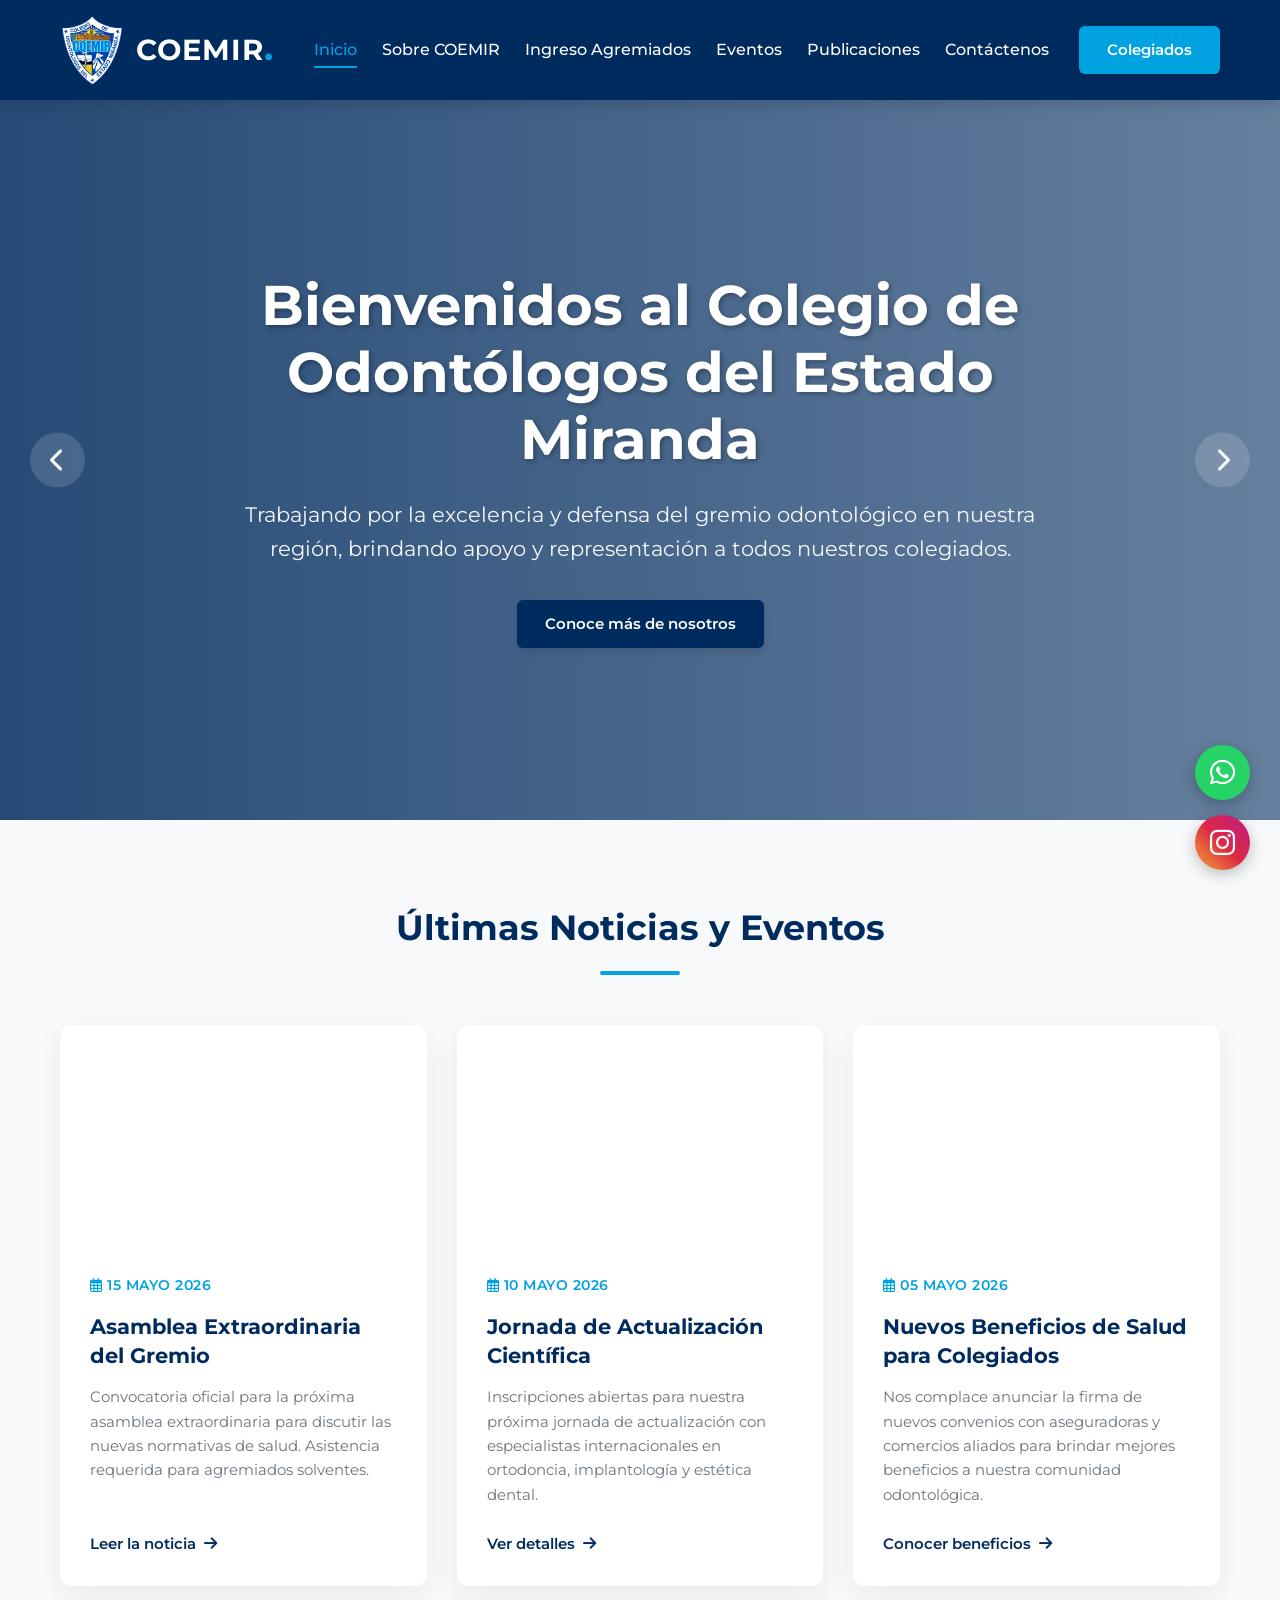
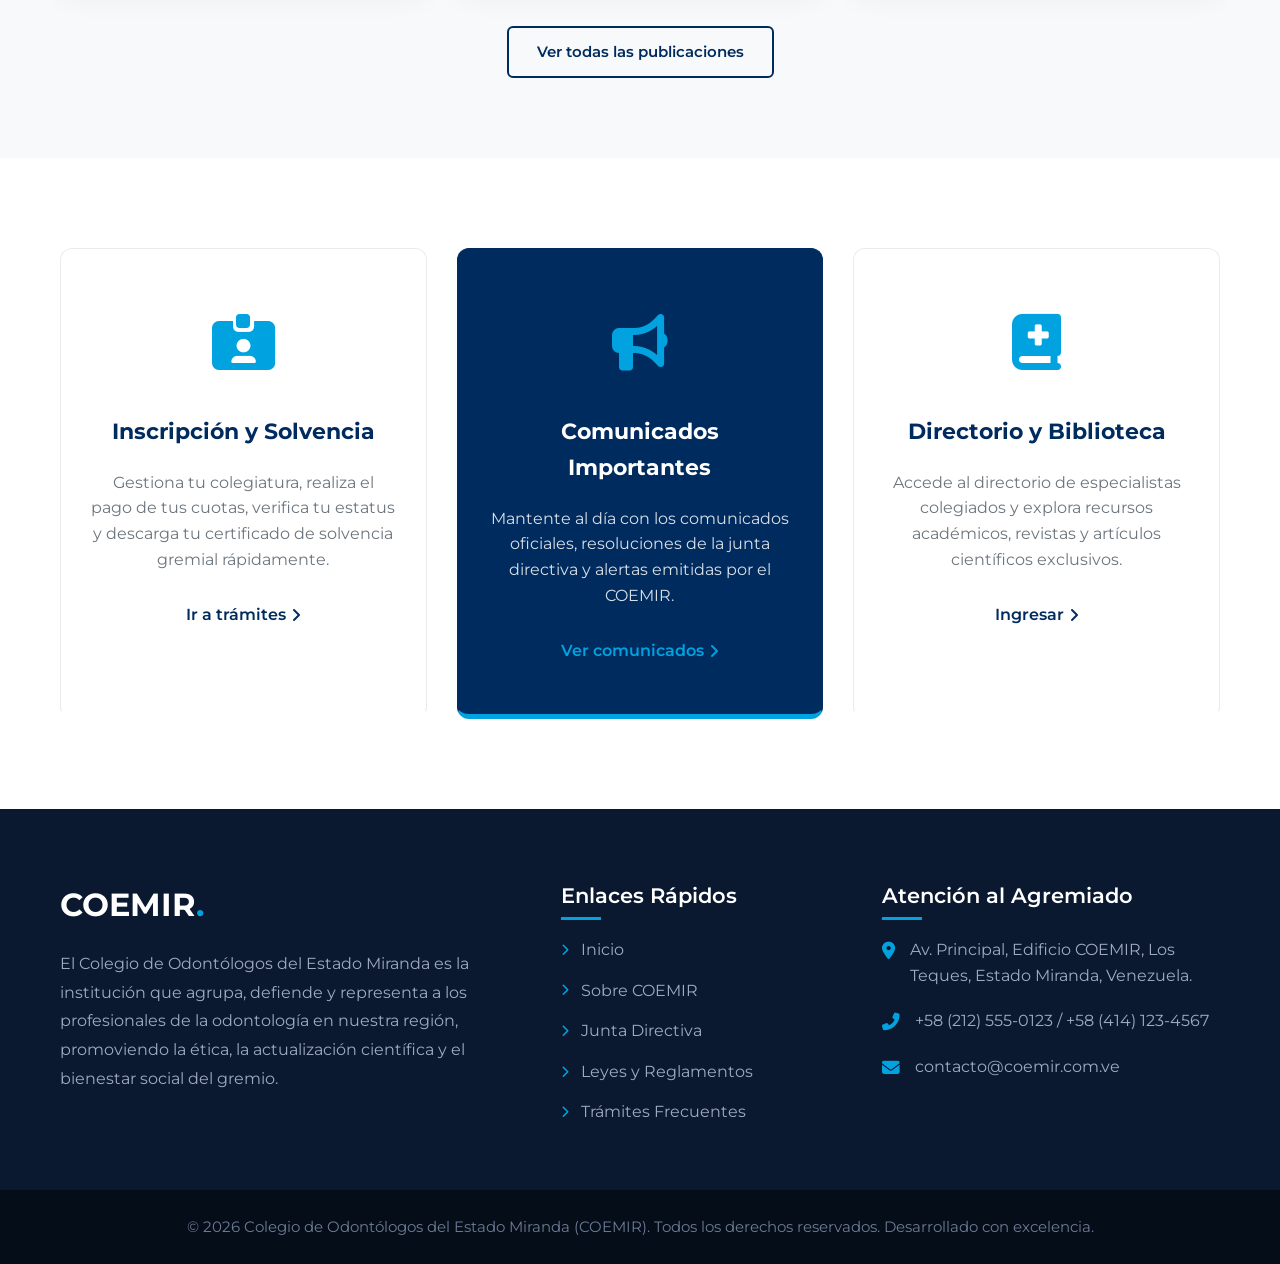
==== index.html @ 99096fc9 "Add files via upload" ====
<!DOCTYPE html>
<html lang="es">

<head>
    <meta charset="UTF-8">
    <meta name="viewport" content="width=device-width, initial-scale=1.0">
    <meta name="description"
        content="Sitio oficial del Colegio de Odontólogos del Estado Miranda (COEMIR). Promoviendo la excelencia y defensa del gremio odontológico.">
    <title>Colegio de Odontólogos del Estado Miranda (COEMIR)</title>
    <!-- Google Fonts: Montserrat -->
    <link rel="preconnect" href="https://fonts.googleapis.com">
    <link rel="preconnect" href="https://fonts.gstatic.com" crossorigin>
    <link href="https://fonts.googleapis.com/css2?family=Montserrat:wght@300;400;500;600;700&display=swap"
        rel="stylesheet">
    <!-- FontAwesome for Icons -->
    <link rel="stylesheet" href="https://cdnjs.cloudflare.com/ajax/libs/font-awesome/6.4.0/css/all.min.css">
    <link rel="stylesheet" href="styles.css">
</head>

<body>

    <!-- HEADER -->
    <header class="header">
        <div class="container header-container">
            <div class="logo">
                <a href="index.html">
                    <img src="COEMIR.png" alt="COEMIR - Inicio" class="logo-img">
                    <h1>COEMIR</h1>
                </a>
            </div>

            <button class="mobile-menu-toggle" id="mobile-menu-toggle" aria-label="Abrir menú">
                <i class="fas fa-bars"></i>
            </button>

            <nav class="main-nav" id="main-nav">
                <ul class="nav-links">
                    <li><a href="index.html" class="active">Inicio</a></li>
                    <li><a href="#">Sobre COEMIR</a></li>
                    <li><a href="agremiados.html">Ingreso Agremiados</a></li>
                    <li><a href="#">Eventos</a></li>
                    <li><a href="#">Publicaciones</a></li>
                    <li><a href="contacto.html">Contáctenos</a></li>
                </ul>
                <a href="#" class="btn btn-secondary">Colegiados</a>
            </nav>
        </div>
    </header>

    <!-- HERO SECTION -->
    <section class="hero">
        <div class="hero-overlay"></div>
        <div class="container hero-content">
            <h2>Bienvenidos al Colegio de Odontólogos del Estado Miranda</h2>
            <p>Trabajando por la excelencia y defensa del gremio odontológico en nuestra región, brindando apoyo y
                representación a todos nuestros colegiados.</p>
            <a href="#" class="btn btn-primary">Conoce más de nosotros</a>
        </div>
        <!-- Controles de carrusel -->
        <button class="carousel-control prev" aria-label="Anterior imagen"><i class="fas fa-chevron-left"></i></button>
        <button class="carousel-control next" aria-label="Siguiente imagen"><i
                class="fas fa-chevron-right"></i></button>
    </section>

    <!-- SECCIÓN CONTENIDO 1: NOTICIAS / EVENTOS -->
    <section class="news-events section-bg">
        <div class="container">
            <div class="section-header">
                <h2>Últimas Noticias y Eventos</h2>
                <div class="divider"></div>
            </div>

            <div class="cards-grid">
                <!-- Tarjeta 1 -->
                <article class="card">
                    <div class="card-img-top"
                        style="background-image: url('https://images.unsplash.com/photo-1606811841689-23dfddce3e95?auto=format&fit=crop&q=80&w=600&h=400');">
                    </div>
                    <div class="card-body">
                        <span class="card-date"><i class="far fa-calendar-alt"></i> 15 Mayo 2026</span>
                        <h3>Asamblea Extraordinaria del Gremio</h3>
                        <p>Convocatoria oficial para la próxima asamblea extraordinaria para discutir las nuevas
                            normativas de salud. Asistencia requerida para agremiados solventes.</p>
                        <a href="#" class="read-more">Leer la noticia <i class="fas fa-arrow-right"></i></a>
                    </div>
                </article>

                <!-- Tarjeta 2 -->
                <article class="card">
                    <div class="card-img-top"
                        style="background-image: url('https://images.unsplash.com/photo-1588776814546-1ffcf47267a5?auto=format&fit=crop&q=80&w=600&h=400');">
                    </div>
                    <div class="card-body">
                        <span class="card-date"><i class="far fa-calendar-alt"></i> 10 Mayo 2026</span>
                        <h3>Jornada de Actualización Científica</h3>
                        <p>Inscripciones abiertas para nuestra próxima jornada de actualización con especialistas
                            internacionales en ortodoncia, implantología y estética dental.</p>
                        <a href="#" class="read-more">Ver detalles <i class="fas fa-arrow-right"></i></a>
                    </div>
                </article>

                <!-- Tarjeta 3 -->
                <article class="card">
                    <div class="card-img-top"
                        style="background-image: url('https://images.unsplash.com/photo-1598440947619-2c35fc9aa908?auto=format&fit=crop&q=80&w=600&h=400');">
                    </div>
                    <div class="card-body">
                        <span class="card-date"><i class="far fa-calendar-alt"></i> 05 Mayo 2026</span>
                        <h3>Nuevos Beneficios de Salud para Colegiados</h3>
                        <p>Nos complace anunciar la firma de nuevos convenios con aseguradoras y comercios aliados para
                            brindar mejores beneficios a nuestra comunidad odontológica.</p>
                        <a href="#" class="read-more">Conocer beneficios <i class="fas fa-arrow-right"></i></a>
                    </div>
                </article>
            </div>
            <div class="center-btn" style="margin-top: 40px; text-align: center;">
                <a href="#" class="btn btn-outline">Ver todas las publicaciones</a>
            </div>
        </div>
    </section>

    <!-- SECCIÓN CONTENIDO 2: INFORMACIÓN Y SERVICIOS -->
    <section class="services">
        <div class="container">
            <div class="services-container">
                <div class="service-box">
                    <div class="service-icon"><i class="fas fa-id-card-clip"></i></div>
                    <h3>Inscripción y Solvencia</h3>
                    <p>Gestiona tu colegiatura, realiza el pago de tus cuotas, verifica tu estatus y descarga tu
                        certificado de solvencia gremial rápidamente.</p>
                    <a href="#" class="btn-link">Ir a trámites <i class="fas fa-angle-right"></i></a>
                </div>

                <div class="service-box highlighted">
                    <div class="service-icon"><i class="fas fa-bullhorn"></i></div>
                    <h3>Comunicados Importantes</h3>
                    <p>Mantente al día con los comunicados oficiales, resoluciones de la junta directiva y alertas
                        emitidas por el COEMIR.</p>
                    <a href="#" class="btn-link">Ver comunicados <i class="fas fa-angle-right"></i></a>
                </div>

                <div class="service-box">
                    <div class="service-icon"><i class="fas fa-book-medical"></i></div>
                    <h3>Directorio y Biblioteca</h3>
                    <p>Accede al directorio de especialistas colegiados y explora recursos académicos, revistas y
                        artículos científicos exclusivos.</p>
                    <a href="#" class="btn-link">Ingresar <i class="fas fa-angle-right"></i></a>
                </div>
            </div>
        </div>
    </section>

    <!-- BOTONES FLOTANTES -->
    <div class="floating-social">
        <a href="#" class="float-btn whatsapp" aria-label="Contáctanos por WhatsApp"><i class="fab fa-whatsapp"></i></a>
        <a href="#" class="float-btn instagram" aria-label="Síguenos en Instagram"><i class="fab fa-instagram"></i></a>
    </div>

    <!-- FOOTER -->
    <footer class="footer">
        <div class="container footer-grid">
            <div class="footer-about">
                <h2 class="footer-logo">COEMIR</h2>
                <p>El Colegio de Odontólogos del Estado Miranda es la institución que agrupa, defiende y representa a
                    los profesionales de la odontología en nuestra región, promoviendo la ética, la actualización
                    científica y el bienestar social del gremio.</p>
            </div>

            <div class="footer-links">
                <h3>Enlaces Rápidos</h3>
                <ul>
                    <li><a href="#"><i class="fas fa-chevron-right"></i> Inicio</a></li>
                    <li><a href="#"><i class="fas fa-chevron-right"></i> Sobre COEMIR</a></li>
                    <li><a href="#"><i class="fas fa-chevron-right"></i> Junta Directiva</a></li>
                    <li><a href="#"><i class="fas fa-chevron-right"></i> Leyes y Reglamentos</a></li>
                    <li><a href="#"><i class="fas fa-chevron-right"></i> Trámites Frecuentes</a></li>
                </ul>
            </div>

            <div class="footer-contact">
                <h3>Atención al Agremiado</h3>
                <p><i class="fas fa-map-marker-alt"></i> Av. Principal, Edificio COEMIR, Los Teques, Estado Miranda,
                    Venezuela.</p>
                <p><i class="fas fa-phone-alt"></i> +58 (212) 555-0123 / +58 (414) 123-4567</p>
                <p><i class="fas fa-envelope"></i> contacto@coemir.com.ve</p>
            </div>
        </div>
        <div class="footer-bottom">
            <div class="container">
                <p>&copy; 2026 Colegio de Odontólogos del Estado Miranda (COEMIR). Todos los derechos reservados.
                    Desarrollado con excelencia.</p>
            </div>
        </div>
    </footer>

    <!-- SCRIPT SIMPLE PARA MENÚ MÓVIL -->
    <script>
        const mobileMenuToggle = document.getElementById('mobile-menu-toggle');
        const mainNav = document.getElementById('main-nav');
        const icon = mobileMenuToggle.querySelector('i');

        mobileMenuToggle.addEventListener('click', function () {
            mainNav.classList.toggle('show');
            if (mainNav.classList.contains('show')) {
                icon.classList.remove('fa-bars');
                icon.classList.add('fa-times');
            } else {
                icon.classList.remove('fa-times');
                icon.classList.add('fa-bars');
            }
        });
    </script>
    <script src="script.js"></script>
</body>

</html>
---- styles.css ----
/* VARIABLES DE IDENTIDAD VISUAL Y DISEÑO */
:root {
    /* Colores Principales (Extraídos de las indicaciones) */
    --primary-color: #002B5E;
    /* Azul oscuro rey (Borde del escudo) */
    --primary-light: #003e87;
    --secondary-color: #00A3E0;
    /* Azul claro / Celeste (Letras COEMIR) */
    --secondary-dark: #0084b5;

    /* Colores Neutros y Fondos */
    --bg-light: #F8F9FA;
    /* Gris muy claro para alternar secciones */
    --bg-white: #FFFFFF;
    --text-dark: #2C3E50;
    --text-muted: #6C757D;
    --border-color: #E9ECEF;
    --footer-bg: #0A192F;
    /* Fondo ultra oscuro para el footer */
}

/* RESET BÁSICO Y TIPOGRAFÍA */
* {
    margin: 0;
    padding: 0;
    box-sizing: border-box;
}

body {
    font-family: 'Montserrat', sans-serif;
    color: var(--text-dark);
    line-height: 1.6;
    background-color: var(--bg-white);
    overflow-x: hidden;
}

a {
    text-decoration: none;
    color: inherit;
    transition: all 0.3s ease;
}

ul {
    list-style: none;
}

.container {
    width: 100%;
    max-width: 1200px;
    margin: 0 auto;
    padding: 0 20px;
}

/* COMPONENTES: BOTONES */
.btn {
    display: inline-block;
    padding: 12px 28px;
    border-radius: 6px;
    font-weight: 600;
    font-size: 0.95rem;
    text-align: center;
    cursor: pointer;
    border: none;
    transition: all 0.3s cubic-bezier(0.25, 0.8, 0.25, 1);
    box-shadow: 0 4px 6px rgba(0, 0, 0, 0.1);
}

.btn:active {
    transform: translateY(2px);
}

.btn-primary {
    background-color: var(--primary-color);
    color: var(--bg-white);
}

.btn-primary:hover {
    background-color: var(--primary-light);
    color: var(--bg-white);
    box-shadow: 0 6px 12px rgba(0, 43, 94, 0.2);
}

.btn-secondary {
    background-color: var(--secondary-color);
    color: var(--bg-white);
}

.btn-secondary:hover {
    background-color: var(--secondary-dark);
    color: var(--bg-white);
    box-shadow: 0 6px 12px rgba(0, 163, 224, 0.25);
}

.btn-outline {
    background-color: transparent;
    color: var(--primary-color);
    border: 2px solid var(--primary-color);
    box-shadow: none;
}

.btn-outline:hover {
    background-color: var(--primary-color);
    color: var(--bg-white);
    box-shadow: 0 4px 8px rgba(0, 43, 94, 0.15);
}

/* 1. HEADER (FIJO) Y NAVEGACIÓN (Mobile First) */
.header {
    background-color: var(--primary-color);
    color: var(--bg-white);
    position: sticky;
    top: 0;
    width: 100%;
    z-index: 1000;
    box-shadow: 0 4px 15px rgba(0, 0, 0, 0.15);
}

.header-container {
    display: flex;
    justify-content: space-between;
    align-items: center;
    padding: 15px 20px;
}

.logo a {
    display: flex;
    align-items: center;
    gap: 12px;
}

.logo-img {
    max-height: 70px;
    width: auto;
    display: block;
    object-fit: contain;
}

.logo h1 {
    font-size: 1.8rem;
    font-weight: 700;
    color: var(--bg-white);
    letter-spacing: 1px;
    margin: 0;
}

.logo h1::after {
    content: '.';
    color: var(--secondary-color);
    font-size: 2.2rem;
    line-height: 0;
}

/* Menú Móvil - Toggle */
.mobile-menu-toggle {
    display: block;
    background: transparent;
    border: none;
    color: var(--bg-white);
    font-size: 1.6rem;
    cursor: pointer;
    transition: color 0.3s;
}

.mobile-menu-toggle:hover {
    color: var(--secondary-color);
}

/* Navegación principal */
.main-nav {
    display: none;
    width: 100%;
    position: absolute;
    top: 100%;
    left: 0;
    background-color: var(--primary-color);
    flex-direction: column;
    padding: 0 20px 25px 20px;
    box-shadow: 0 10px 15px rgba(0, 0, 0, 0.1);
}

.main-nav.show {
    display: flex;
    animation: fadeInDown 0.3s ease forwards;
}

@keyframes fadeInDown {
    from {
        opacity: 0;
        transform: translateY(-10px);
    }

    to {
        opacity: 1;
        transform: translateY(0);
    }
}

.nav-links {
    display: flex;
    flex-direction: column;
    gap: 15px;
    margin-bottom: 25px;
    margin-top: 10px;
}

.nav-links li a {
    font-weight: 500;
    font-size: 1rem;
    padding: 8px 0;
    display: block;
    position: relative;
}

.nav-links li a:hover,
.nav-links li a.active {
    color: var(--secondary-color);
}

/* Animación sutil en los enlaces */
.nav-links li a::after {
    content: '';
    position: absolute;
    bottom: 0;
    left: 0;
    width: 0;
    height: 2px;
    background-color: var(--secondary-color);
    transition: width 0.3s ease;
}

.nav-links li a:hover::after,
.nav-links li a.active::after {
    width: 100%;
}

/* Diseño Desktop del Header */
@media (min-width: 992px) {
    .mobile-menu-toggle {
        display: none;
    }

    .main-nav {
        display: flex;
        position: static;
        flex-direction: row;
        align-items: center;
        width: auto;
        padding: 0;
        box-shadow: none;
        animation: none;
    }

    .nav-links {
        flex-direction: row;
        gap: 25px;
        margin-bottom: 0;
        margin-right: 30px;
        margin-top: 0;
    }

    .nav-links li a {
        padding: 5px 0;
    }
}

/* 2. HERO SECTION */
.hero {
    position: relative;
    height: 80vh;
    min-height: 550px;
    background-image: url('https://images.unsplash.com/photo-1598256989800-fea5ce5146f2?auto=format&fit=crop&q=80&w=1920');
    background-size: cover;
    background-position: center;
    background-repeat: no-repeat;
    display: flex;
    align-items: center;
    justify-content: center;
    text-align: center;
    color: var(--bg-white);
}

.hero-overlay {
    position: absolute;
    top: 0;
    left: 0;
    width: 100%;
    height: 100%;
    /* Gradiente oscuro basado en el color primario */
    background: linear-gradient(to right, rgba(0, 43, 94, 0.85), rgba(0, 43, 94, 0.6));
    z-index: 1;
}

.hero-content {
    position: relative;
    z-index: 2;
    max-width: 850px;
    padding: 20px;
}

.hero-content h2 {
    font-size: 2.2rem;
    font-weight: 700;
    margin-bottom: 25px;
    line-height: 1.2;
    text-shadow: 2px 2px 5px rgba(0, 0, 0, 0.3);
}

.hero-content p {
    font-size: 1.1rem;
    margin-bottom: 35px;
    font-weight: 400;
    opacity: 0.95;
}

/* Controles carrusel */
.carousel-control {
    position: absolute;
    top: 50%;
    transform: translateY(-50%);
    background: rgba(255, 255, 255, 0.15);
    color: var(--bg-white);
    border: 2px solid transparent;
    width: 55px;
    height: 55px;
    border-radius: 50%;
    font-size: 1.5rem;
    cursor: pointer;
    z-index: 2;
    transition: all 0.3s;
    display: none;
    /* Oculto en móvil */
    backdrop-filter: blur(5px);
}

.carousel-control:hover {
    background: var(--secondary-color);
    border-color: var(--secondary-color);
    transform: translateY(-50%) scale(1.05);
}

.carousel-control.prev {
    left: 30px;
}

.carousel-control.next {
    right: 30px;
}

@media (min-width: 768px) {
    .hero-content h2 {
        font-size: 3.5rem;
    }

    .hero-content p {
        font-size: 1.3rem;
    }

    .carousel-control {
        display: flex;
        align-items: center;
        justify-content: center;
    }
}

/* 3. SECCIÓN CONTENIDO 1: NOTICIAS Y EVENTOS */
.section-bg {
    background-color: var(--bg-light);
    /* Fondo alternativo */
    padding: 80px 0;
}

.section-header {
    text-align: center;
    margin-bottom: 50px;
}

.section-header h2 {
    font-size: 2.2rem;
    color: var(--primary-color);
    margin-bottom: 15px;
    font-weight: 700;
}

.divider {
    height: 4px;
    width: 80px;
    background-color: var(--secondary-color);
    margin: 0 auto;
    border-radius: 4px;
}

/* CSS Grid para las Tarjetas */
.cards-grid {
    display: grid;
    grid-template-columns: 1fr;
    gap: 30px;
    margin-bottom: 10px;
}

@media (min-width: 768px) {
    .cards-grid {
        grid-template-columns: repeat(2, 1fr);
    }
}

@media (min-width: 1024px) {
    .cards-grid {
        grid-template-columns: repeat(3, 1fr);
    }
}

.card {
    background: var(--bg-white);
    border-radius: 12px;
    overflow: hidden;
    box-shadow: 0 10px 30px rgba(0, 0, 0, 0.06);
    transition: transform 0.3s ease, box-shadow 0.3s ease;
    display: flex;
    flex-direction: column;
}

.card:hover {
    transform: translateY(-10px);
    box-shadow: 0 15px 40px rgba(0, 0, 0, 0.12);
}

.card-img-top {
    height: 220px;
    background-size: cover;
    background-position: center;
    transition: transform 0.5s ease;
}

.card:hover .card-img-top {
    transform: scale(1.05);
}

/* Wrapper necesario por el overflow: hidden y el transform de la imagen */
.card {
    position: relative;
    z-index: 1;
}

.card-img-top {
    position: relative;
    z-index: 0;
}

.card-body {
    position: relative;
    z-index: 2;
    background: var(--bg-white);
}

.card-body {
    padding: 30px;
    flex-grow: 1;
    display: flex;
    flex-direction: column;
}

.card-date {
    display: inline-block;
    font-size: 0.85rem;
    color: var(--secondary-color);
    margin-bottom: 15px;
    font-weight: 600;
    text-transform: uppercase;
    letter-spacing: 0.5px;
}

.card-body h3 {
    font-size: 1.3rem;
    color: var(--primary-color);
    margin-bottom: 15px;
    line-height: 1.4;
    font-weight: 700;
}

.card-body p {
    color: var(--text-muted);
    font-size: 0.95rem;
    margin-bottom: 25px;
    flex-grow: 1;
}

.read-more {
    font-weight: 600;
    color: var(--primary-color);
    display: inline-flex;
    align-items: center;
    gap: 8px;
    font-size: 0.95rem;
}

.read-more i {
    transition: transform 0.3s ease;
}

.read-more:hover {
    color: var(--secondary-color);
}

.read-more:hover i {
    transform: translateX(5px);
}

/* 4. SECCIÓN CONTENIDO 2: INFORMACIÓN Y SERVICIOS */
.services {
    padding: 90px 0;
    background-color: var(--bg-white);
    /* Fondo principal */
}

.services-container {
    display: grid;
    grid-template-columns: 1fr;
    gap: 30px;
}

@media (min-width: 768px) {
    .services-container {
        grid-template-columns: repeat(3, 1fr);
    }
}

.service-box {
    padding: 50px 30px;
    background: var(--bg-white);
    border-radius: 12px;
    text-align: center;
    border: 1px solid var(--border-color);
    border-bottom: 5px solid transparent;
    transition: all 0.3s ease;
}

.service-box:hover {
    border-bottom-color: var(--secondary-color);
    transform: translateY(-5px);
    box-shadow: 0 15px 30px rgba(0, 0, 0, 0.08);
}

.service-box.highlighted {
    background: var(--primary-color);
    color: var(--bg-white);
    border-color: var(--primary-color);
    border-bottom-color: var(--secondary-color);
}

.service-box.highlighted:hover {
    box-shadow: 0 15px 30px rgba(0, 43, 94, 0.2);
}

.service-icon {
    font-size: 3.5rem;
    color: var(--secondary-color);
    margin-bottom: 25px;
    transition: transform 0.3s ease;
}

.service-box:hover .service-icon {
    transform: scale(1.1);
}

.service-box h3 {
    font-size: 1.4rem;
    margin-bottom: 20px;
    color: var(--primary-color);
    font-weight: 700;
}

.service-box.highlighted h3 {
    color: var(--bg-white);
}

.service-box p {
    color: var(--text-muted);
    margin-bottom: 30px;
    font-size: 1rem;
}

.service-box.highlighted p {
    color: rgba(255, 255, 255, 0.85);
}

.btn-link {
    font-weight: 600;
    color: var(--primary-color);
    display: inline-flex;
    align-items: center;
    gap: 5px;
    font-size: 1rem;
}

.service-box.highlighted .btn-link {
    color: var(--secondary-color);
}

.btn-link:hover {
    color: var(--secondary-color);
}

.service-box.highlighted .btn-link:hover {
    color: var(--bg-white);
}

/* 5. BOTONES FLOTANTES */
.floating-social {
    position: fixed;
    bottom: 30px;
    right: 30px;
    display: flex;
    flex-direction: column;
    gap: 15px;
    z-index: 1000;
}

.float-btn {
    width: 55px;
    height: 55px;
    border-radius: 50%;
    display: flex;
    align-items: center;
    justify-content: center;
    color: white;
    font-size: 1.8rem;
    box-shadow: 0 4px 15px rgba(0, 0, 0, 0.25);
    transition: all 0.3s cubic-bezier(0.175, 0.885, 0.32, 1.275);
}

.float-btn:hover {
    transform: scale(1.15);
    color: white;
}

.whatsapp {
    background-color: #25D366;
}

.whatsapp:hover {
    background-color: #20b858;
}

.instagram {
    background: linear-gradient(45deg, #f09433 0%, #e6683c 25%, #dc2743 50%, #cc2366 75%, #bc1888 100%);
}

.instagram:hover {
    box-shadow: 0 6px 20px rgba(188, 24, 136, 0.4);
}

/* 6. FOOTER */
.footer {
    background-color: var(--footer-bg);
    color: #a0aabf;
    padding-top: 70px;
}

.footer-grid {
    display: grid;
    grid-template-columns: 1fr;
    gap: 50px;
    margin-bottom: 50px;
}

@media (min-width: 768px) {
    .footer-grid {
        grid-template-columns: repeat(2, 1fr);
    }
}

@media (min-width: 1024px) {
    .footer-grid {
        grid-template-columns: 2fr 1.2fr 1.5fr;
        /* Proporciones ajustadas */
    }
}

.footer h3 {
    color: var(--bg-white);
    margin-bottom: 25px;
    font-size: 1.3rem;
    font-weight: 600;
    position: relative;
    display: inline-block;
}

.footer h3::after {
    content: '';
    position: absolute;
    left: 0;
    bottom: -8px;
    width: 40px;
    height: 3px;
    background-color: var(--secondary-color);
}

.footer-logo {
    font-size: 2rem;
    color: var(--bg-white);
    margin-bottom: 20px;
    font-weight: 700;
}

.footer-logo::after {
    content: '.';
    color: var(--secondary-color);
}

.footer-about p {
    line-height: 1.8;
}

.footer-links ul li {
    margin-bottom: 15px;
}

.footer-links ul li a {
    display: flex;
    align-items: center;
    gap: 12px;
    transition: all 0.3s ease;
}

.footer-links ul li a i {
    font-size: 0.75rem;
    color: var(--secondary-color);
    transition: transform 0.3s ease;
}

.footer-links ul li a:hover {
    color: var(--secondary-color);
    padding-left: 8px;
}

.footer-links ul li a:hover i {
    transform: translateX(3px);
}

.footer-contact p {
    display: flex;
    align-items: flex-start;
    gap: 15px;
    margin-bottom: 20px;
    line-height: 1.6;
}

.footer-contact i {
    color: var(--secondary-color);
    margin-top: 5px;
    font-size: 1.1rem;
}

.footer-bottom {
    background-color: #050d18;
    padding: 25px 0;
    text-align: center;
    font-size: 0.95rem;
    color: #6c7b96;
} 

/* Contact Cards */
.contact-cards {
    display: grid;
    gap: 30px;
    grid-template-columns: repeat(auto-fit, minmax(260px, 1fr));
    margin-top: 40px;
}

.contact-card {
    background: var(--bg-white);
    border-radius: 12px;
    box-shadow: 0 4px 12px rgba(0, 0, 0, 0.08);
    padding: 20px;
    display: flex;
    flex-direction: column;
    gap: 15px;
}

.contact-card .card-title {
    font-size: 1.2rem;
    font-weight: 600;
    color: var(--primary-color);
    display: flex;
    align-items: center;
    gap: 8px;
    margin-bottom: 10px;
}

.contact-card .card-box {
    background: #F4F7FB;
    border-radius: 8px;
    padding: 12px;
    color: var(--text-dark);
    line-height: 1.5;
    font-size: 0.95rem;
}

@media (max-width: 767px) {
    .contact-cards {
        grid-template-columns: 1fr;
    }
}
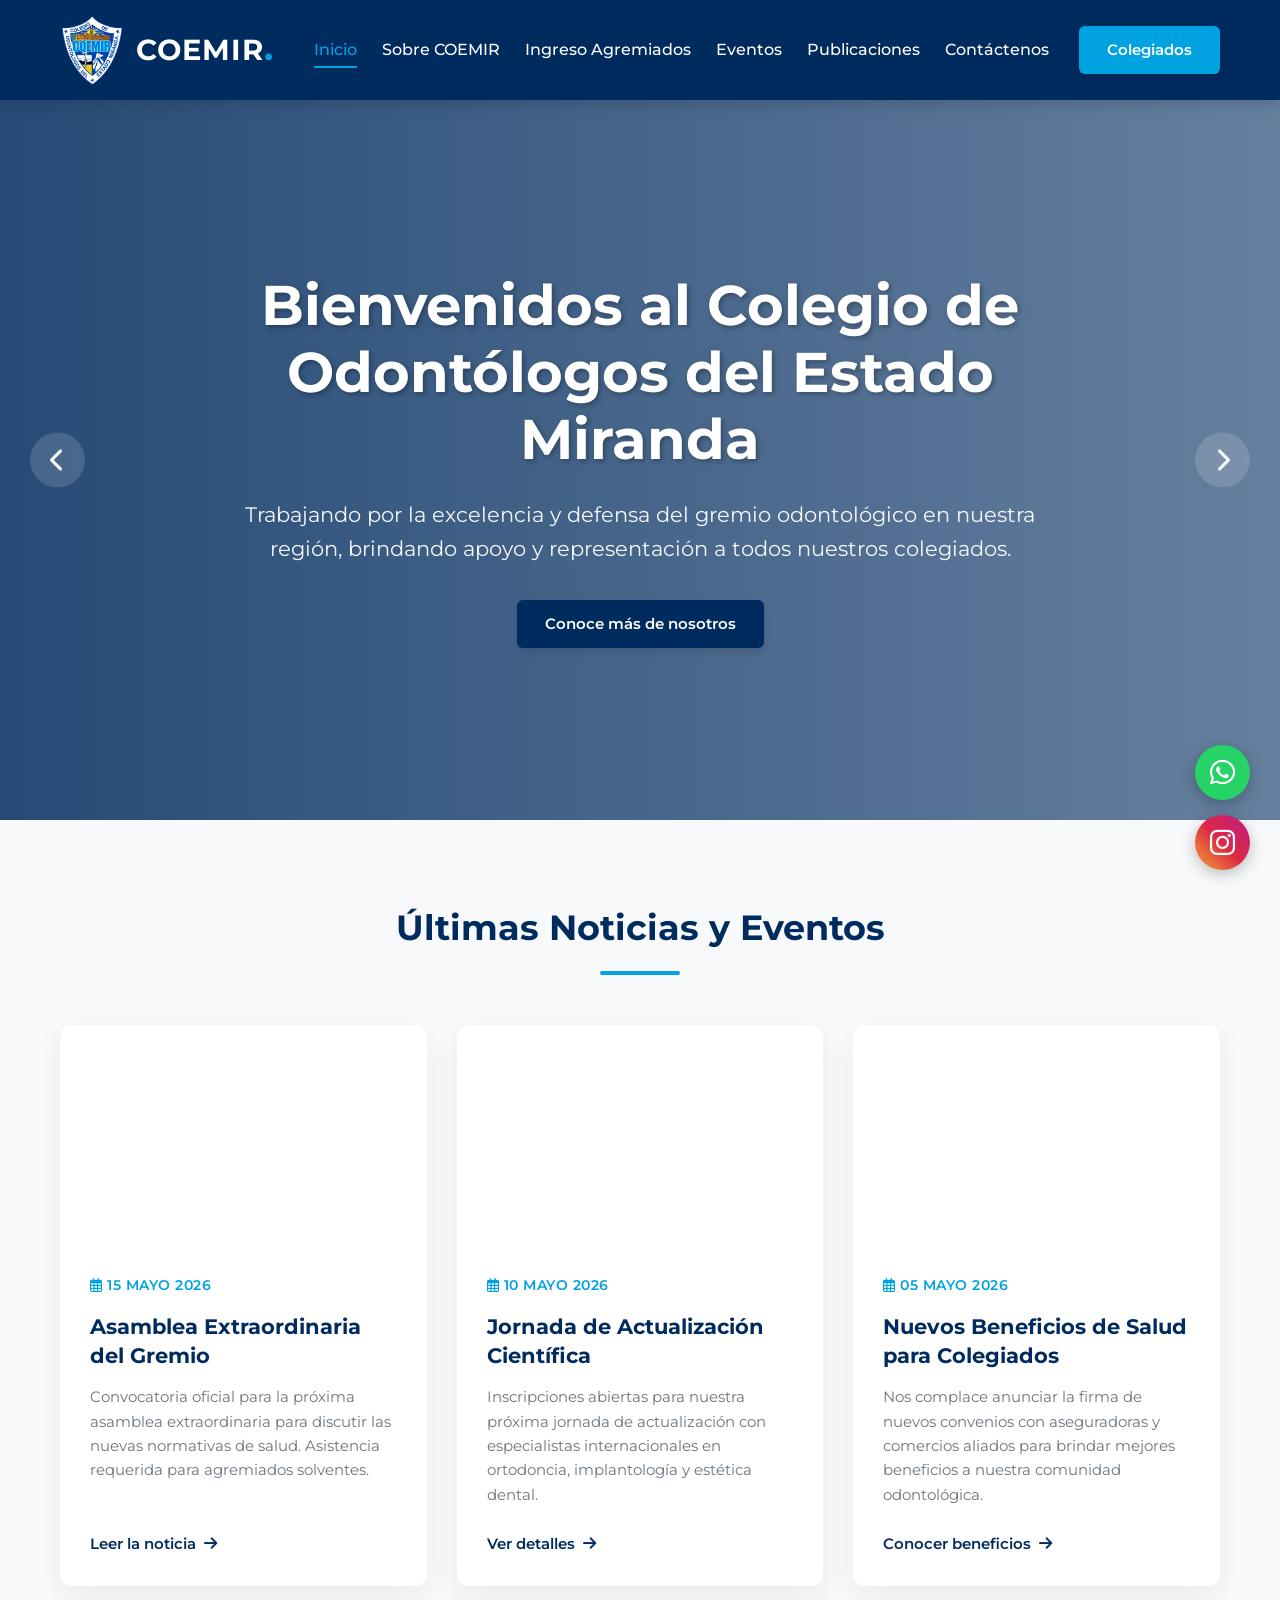
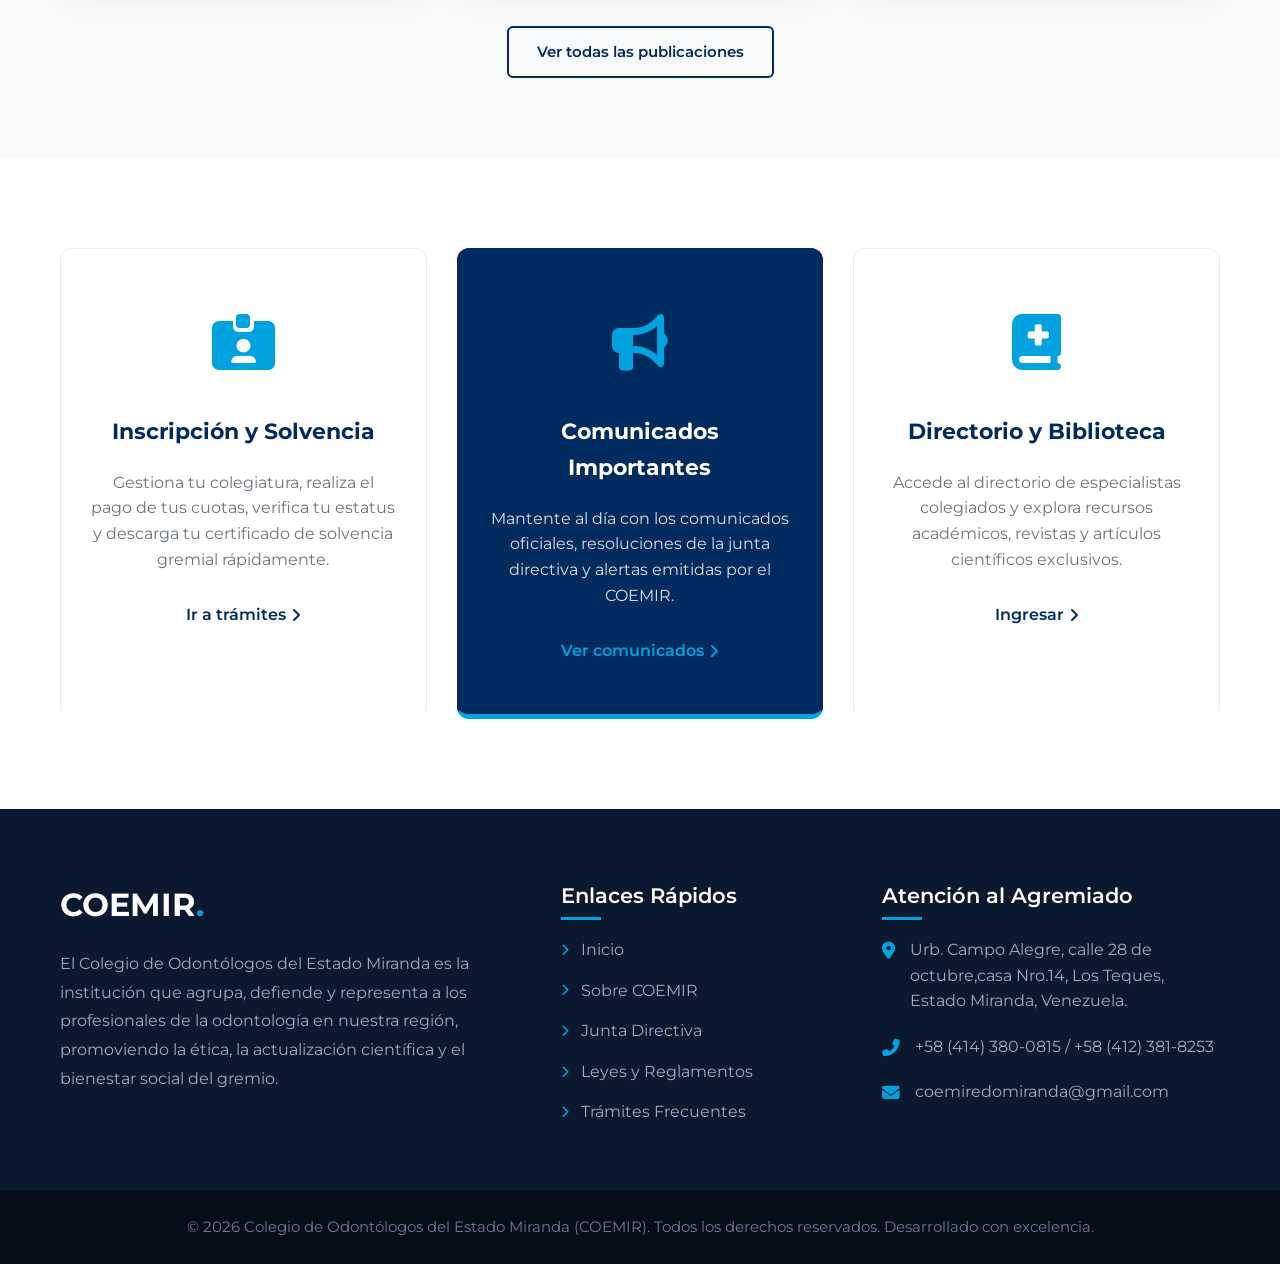
==== commit c29d4ceb: "fix: direccion,telefono,correo" ====
--- a/index.html
+++ b/index.html
@@ -1,216 +1,310 @@
-<!DOCTYPE html>
+<!doctype html>
 <html lang="es">
-
-<head>
-    <meta charset="UTF-8">
-    <meta name="viewport" content="width=device-width, initial-scale=1.0">
-    <meta name="description"
-        content="Sitio oficial del Colegio de Odontólogos del Estado Miranda (COEMIR). Promoviendo la excelencia y defensa del gremio odontológico.">
+  <head>
+    <meta charset="UTF-8" />
+    <meta name="viewport" content="width=device-width, initial-scale=1.0" />
+    <meta
+      name="description"
+      content="Sitio oficial del Colegio de Odontólogos del Estado Miranda (COEMIR). Promoviendo la excelencia y defensa del gremio odontológico."
+    />
     <title>Colegio de Odontólogos del Estado Miranda (COEMIR)</title>
     <!-- Google Fonts: Montserrat -->
-    <link rel="preconnect" href="https://fonts.googleapis.com">
-    <link rel="preconnect" href="https://fonts.gstatic.com" crossorigin>
-    <link href="https://fonts.googleapis.com/css2?family=Montserrat:wght@300;400;500;600;700&display=swap"
-        rel="stylesheet">
+    <link rel="preconnect" href="https://fonts.googleapis.com" />
+    <link rel="preconnect" href="https://fonts.gstatic.com" crossorigin />
+    <link
+      href="https://fonts.googleapis.com/css2?family=Montserrat:wght@300;400;500;600;700&display=swap"
+      rel="stylesheet"
+    />
     <!-- FontAwesome for Icons -->
-    <link rel="stylesheet" href="https://cdnjs.cloudflare.com/ajax/libs/font-awesome/6.4.0/css/all.min.css">
-    <link rel="stylesheet" href="styles.css">
-</head>
-
-<body>
-
+    <link
+      rel="stylesheet"
+      href="https://cdnjs.cloudflare.com/ajax/libs/font-awesome/6.4.0/css/all.min.css"
+    />
+    <link rel="stylesheet" href="styles/styles.css" />
+  </head>
+
+  <body>
     <!-- HEADER -->
     <header class="header">
-        <div class="container header-container">
-            <div class="logo">
-                <a href="index.html">
-                    <img src="COEMIR.png" alt="COEMIR - Inicio" class="logo-img">
-                    <h1>COEMIR</h1>
-                </a>
-            </div>
-
-            <button class="mobile-menu-toggle" id="mobile-menu-toggle" aria-label="Abrir menú">
-                <i class="fas fa-bars"></i>
-            </button>
-
-            <nav class="main-nav" id="main-nav">
-                <ul class="nav-links">
-                    <li><a href="index.html" class="active">Inicio</a></li>
-                    <li><a href="#">Sobre COEMIR</a></li>
-                    <li><a href="agremiados.html">Ingreso Agremiados</a></li>
-                    <li><a href="#">Eventos</a></li>
-                    <li><a href="#">Publicaciones</a></li>
-                    <li><a href="contacto.html">Contáctenos</a></li>
-                </ul>
-                <a href="#" class="btn btn-secondary">Colegiados</a>
-            </nav>
-        </div>
+      <div class="container header-container">
+        <div class="logo">
+          <a href="index.html">
+            <img
+              src="images/COEMIR.png"
+              alt="COEMIR - Inicio"
+              class="logo-img"
+            />
+            <h1>COEMIR</h1>
+          </a>
+        </div>
+
+        <button
+          class="mobile-menu-toggle"
+          id="mobile-menu-toggle"
+          aria-label="Abrir menú"
+        >
+          <i class="fas fa-bars"></i>
+        </button>
+
+        <nav class="main-nav" id="main-nav">
+          <ul class="nav-links">
+            <li><a href="index.html" class="active">Inicio</a></li>
+            <li><a href="#">Sobre COEMIR</a></li>
+            <li><a href="agremiados.html">Ingreso Agremiados</a></li>
+            <li><a href="#">Eventos</a></li>
+            <li><a href="#">Publicaciones</a></li>
+            <li><a href="contacto.html">Contáctenos</a></li>
+          </ul>
+          <a href="#" class="btn btn-secondary">Colegiados</a>
+        </nav>
+      </div>
     </header>
 
     <!-- HERO SECTION -->
     <section class="hero">
-        <div class="hero-overlay"></div>
-        <div class="container hero-content">
-            <h2>Bienvenidos al Colegio de Odontólogos del Estado Miranda</h2>
-            <p>Trabajando por la excelencia y defensa del gremio odontológico en nuestra región, brindando apoyo y
-                representación a todos nuestros colegiados.</p>
-            <a href="#" class="btn btn-primary">Conoce más de nosotros</a>
-        </div>
-        <!-- Controles de carrusel -->
-        <button class="carousel-control prev" aria-label="Anterior imagen"><i class="fas fa-chevron-left"></i></button>
-        <button class="carousel-control next" aria-label="Siguiente imagen"><i
-                class="fas fa-chevron-right"></i></button>
+      <div class="hero-overlay"></div>
+      <div class="container hero-content">
+        <h2>Bienvenidos al Colegio de Odontólogos del Estado Miranda</h2>
+        <p>
+          Trabajando por la excelencia y defensa del gremio odontológico en
+          nuestra región, brindando apoyo y representación a todos nuestros
+          colegiados.
+        </p>
+        <a href="#" class="btn btn-primary">Conoce más de nosotros</a>
+      </div>
+      <!-- Controles de carrusel -->
+      <button class="carousel-control prev" aria-label="Anterior imagen">
+        <i class="fas fa-chevron-left"></i>
+      </button>
+      <button class="carousel-control next" aria-label="Siguiente imagen">
+        <i class="fas fa-chevron-right"></i>
+      </button>
     </section>
 
     <!-- SECCIÓN CONTENIDO 1: NOTICIAS / EVENTOS -->
     <section class="news-events section-bg">
-        <div class="container">
-            <div class="section-header">
-                <h2>Últimas Noticias y Eventos</h2>
-                <div class="divider"></div>
+      <div class="container">
+        <div class="section-header">
+          <h2>Últimas Noticias y Eventos</h2>
+          <div class="divider"></div>
+        </div>
+
+        <div class="cards-grid">
+          <!-- Tarjeta 1 -->
+          <article class="card">
+            <div
+              class="card-img-top"
+              style="
+                background-image: url(&quot;https://images.unsplash.com/photo-1606811841689-23dfddce3e95?auto=format&fit=crop&q=80&w=600&h=400&quot;);
+              "
+            ></div>
+            <div class="card-body">
+              <span class="card-date"
+                ><i class="far fa-calendar-alt"></i> 15 Mayo 2026</span
+              >
+              <h3>Asamblea Extraordinaria del Gremio</h3>
+              <p>
+                Convocatoria oficial para la próxima asamblea extraordinaria
+                para discutir las nuevas normativas de salud. Asistencia
+                requerida para agremiados solventes.
+              </p>
+              <a href="#" class="read-more"
+                >Leer la noticia <i class="fas fa-arrow-right"></i
+              ></a>
             </div>
-
-            <div class="cards-grid">
-                <!-- Tarjeta 1 -->
-                <article class="card">
-                    <div class="card-img-top"
-                        style="background-image: url('https://images.unsplash.com/photo-1606811841689-23dfddce3e95?auto=format&fit=crop&q=80&w=600&h=400');">
-                    </div>
-                    <div class="card-body">
-                        <span class="card-date"><i class="far fa-calendar-alt"></i> 15 Mayo 2026</span>
-                        <h3>Asamblea Extraordinaria del Gremio</h3>
-                        <p>Convocatoria oficial para la próxima asamblea extraordinaria para discutir las nuevas
-                            normativas de salud. Asistencia requerida para agremiados solventes.</p>
-                        <a href="#" class="read-more">Leer la noticia <i class="fas fa-arrow-right"></i></a>
-                    </div>
-                </article>
-
-                <!-- Tarjeta 2 -->
-                <article class="card">
-                    <div class="card-img-top"
-                        style="background-image: url('https://images.unsplash.com/photo-1588776814546-1ffcf47267a5?auto=format&fit=crop&q=80&w=600&h=400');">
-                    </div>
-                    <div class="card-body">
-                        <span class="card-date"><i class="far fa-calendar-alt"></i> 10 Mayo 2026</span>
-                        <h3>Jornada de Actualización Científica</h3>
-                        <p>Inscripciones abiertas para nuestra próxima jornada de actualización con especialistas
-                            internacionales en ortodoncia, implantología y estética dental.</p>
-                        <a href="#" class="read-more">Ver detalles <i class="fas fa-arrow-right"></i></a>
-                    </div>
-                </article>
-
-                <!-- Tarjeta 3 -->
-                <article class="card">
-                    <div class="card-img-top"
-                        style="background-image: url('https://images.unsplash.com/photo-1598440947619-2c35fc9aa908?auto=format&fit=crop&q=80&w=600&h=400');">
-                    </div>
-                    <div class="card-body">
-                        <span class="card-date"><i class="far fa-calendar-alt"></i> 05 Mayo 2026</span>
-                        <h3>Nuevos Beneficios de Salud para Colegiados</h3>
-                        <p>Nos complace anunciar la firma de nuevos convenios con aseguradoras y comercios aliados para
-                            brindar mejores beneficios a nuestra comunidad odontológica.</p>
-                        <a href="#" class="read-more">Conocer beneficios <i class="fas fa-arrow-right"></i></a>
-                    </div>
-                </article>
+          </article>
+
+          <!-- Tarjeta 2 -->
+          <article class="card">
+            <div
+              class="card-img-top"
+              style="
+                background-image: url(&quot;https://images.unsplash.com/photo-1588776814546-1ffcf47267a5?auto=format&fit=crop&q=80&w=600&h=400&quot;);
+              "
+            ></div>
+            <div class="card-body">
+              <span class="card-date"
+                ><i class="far fa-calendar-alt"></i> 10 Mayo 2026</span
+              >
+              <h3>Jornada de Actualización Científica</h3>
+              <p>
+                Inscripciones abiertas para nuestra próxima jornada de
+                actualización con especialistas internacionales en ortodoncia,
+                implantología y estética dental.
+              </p>
+              <a href="#" class="read-more"
+                >Ver detalles <i class="fas fa-arrow-right"></i
+              ></a>
             </div>
-            <div class="center-btn" style="margin-top: 40px; text-align: center;">
-                <a href="#" class="btn btn-outline">Ver todas las publicaciones</a>
+          </article>
+
+          <!-- Tarjeta 3 -->
+          <article class="card">
+            <div
+              class="card-img-top"
+              style="
+                background-image: url(&quot;https://images.unsplash.com/photo-1598440947619-2c35fc9aa908?auto=format&fit=crop&q=80&w=600&h=400&quot;);
+              "
+            ></div>
+            <div class="card-body">
+              <span class="card-date"
+                ><i class="far fa-calendar-alt"></i> 05 Mayo 2026</span
+              >
+              <h3>Nuevos Beneficios de Salud para Colegiados</h3>
+              <p>
+                Nos complace anunciar la firma de nuevos convenios con
+                aseguradoras y comercios aliados para brindar mejores beneficios
+                a nuestra comunidad odontológica.
+              </p>
+              <a href="#" class="read-more"
+                >Conocer beneficios <i class="fas fa-arrow-right"></i
+              ></a>
             </div>
-        </div>
+          </article>
+        </div>
+        <div class="center-btn" style="margin-top: 40px; text-align: center">
+          <a href="#" class="btn btn-outline">Ver todas las publicaciones</a>
+        </div>
+      </div>
     </section>
 
     <!-- SECCIÓN CONTENIDO 2: INFORMACIÓN Y SERVICIOS -->
     <section class="services">
-        <div class="container">
-            <div class="services-container">
-                <div class="service-box">
-                    <div class="service-icon"><i class="fas fa-id-card-clip"></i></div>
-                    <h3>Inscripción y Solvencia</h3>
-                    <p>Gestiona tu colegiatura, realiza el pago de tus cuotas, verifica tu estatus y descarga tu
-                        certificado de solvencia gremial rápidamente.</p>
-                    <a href="#" class="btn-link">Ir a trámites <i class="fas fa-angle-right"></i></a>
-                </div>
-
-                <div class="service-box highlighted">
-                    <div class="service-icon"><i class="fas fa-bullhorn"></i></div>
-                    <h3>Comunicados Importantes</h3>
-                    <p>Mantente al día con los comunicados oficiales, resoluciones de la junta directiva y alertas
-                        emitidas por el COEMIR.</p>
-                    <a href="#" class="btn-link">Ver comunicados <i class="fas fa-angle-right"></i></a>
-                </div>
-
-                <div class="service-box">
-                    <div class="service-icon"><i class="fas fa-book-medical"></i></div>
-                    <h3>Directorio y Biblioteca</h3>
-                    <p>Accede al directorio de especialistas colegiados y explora recursos académicos, revistas y
-                        artículos científicos exclusivos.</p>
-                    <a href="#" class="btn-link">Ingresar <i class="fas fa-angle-right"></i></a>
-                </div>
-            </div>
-        </div>
+      <div class="container">
+        <div class="services-container">
+          <div class="service-box">
+            <div class="service-icon"><i class="fas fa-id-card-clip"></i></div>
+            <h3>Inscripción y Solvencia</h3>
+            <p>
+              Gestiona tu colegiatura, realiza el pago de tus cuotas, verifica
+              tu estatus y descarga tu certificado de solvencia gremial
+              rápidamente.
+            </p>
+            <a href="#" class="btn-link"
+              >Ir a trámites <i class="fas fa-angle-right"></i
+            ></a>
+          </div>
+
+          <div class="service-box highlighted">
+            <div class="service-icon"><i class="fas fa-bullhorn"></i></div>
+            <h3>Comunicados Importantes</h3>
+            <p>
+              Mantente al día con los comunicados oficiales, resoluciones de la
+              junta directiva y alertas emitidas por el COEMIR.
+            </p>
+            <a href="#" class="btn-link"
+              >Ver comunicados <i class="fas fa-angle-right"></i
+            ></a>
+          </div>
+
+          <div class="service-box">
+            <div class="service-icon"><i class="fas fa-book-medical"></i></div>
+            <h3>Directorio y Biblioteca</h3>
+            <p>
+              Accede al directorio de especialistas colegiados y explora
+              recursos académicos, revistas y artículos científicos exclusivos.
+            </p>
+            <a href="#" class="btn-link"
+              >Ingresar <i class="fas fa-angle-right"></i
+            ></a>
+          </div>
+        </div>
+      </div>
     </section>
 
     <!-- BOTONES FLOTANTES -->
     <div class="floating-social">
-        <a href="#" class="float-btn whatsapp" aria-label="Contáctanos por WhatsApp"><i class="fab fa-whatsapp"></i></a>
-        <a href="#" class="float-btn instagram" aria-label="Síguenos en Instagram"><i class="fab fa-instagram"></i></a>
+      <a
+        href="#"
+        class="float-btn whatsapp"
+        aria-label="Contáctanos por WhatsApp"
+        ><i class="fab fa-whatsapp"></i
+      ></a>
+      <a href="#" class="float-btn instagram" aria-label="Síguenos en Instagram"
+        ><i class="fab fa-instagram"></i
+      ></a>
     </div>
 
     <!-- FOOTER -->
     <footer class="footer">
-        <div class="container footer-grid">
-            <div class="footer-about">
-                <h2 class="footer-logo">COEMIR</h2>
-                <p>El Colegio de Odontólogos del Estado Miranda es la institución que agrupa, defiende y representa a
-                    los profesionales de la odontología en nuestra región, promoviendo la ética, la actualización
-                    científica y el bienestar social del gremio.</p>
-            </div>
-
-            <div class="footer-links">
-                <h3>Enlaces Rápidos</h3>
-                <ul>
-                    <li><a href="#"><i class="fas fa-chevron-right"></i> Inicio</a></li>
-                    <li><a href="#"><i class="fas fa-chevron-right"></i> Sobre COEMIR</a></li>
-                    <li><a href="#"><i class="fas fa-chevron-right"></i> Junta Directiva</a></li>
-                    <li><a href="#"><i class="fas fa-chevron-right"></i> Leyes y Reglamentos</a></li>
-                    <li><a href="#"><i class="fas fa-chevron-right"></i> Trámites Frecuentes</a></li>
-                </ul>
-            </div>
-
-            <div class="footer-contact">
-                <h3>Atención al Agremiado</h3>
-                <p><i class="fas fa-map-marker-alt"></i> Av. Principal, Edificio COEMIR, Los Teques, Estado Miranda,
-                    Venezuela.</p>
-                <p><i class="fas fa-phone-alt"></i> +58 (212) 555-0123 / +58 (414) 123-4567</p>
-                <p><i class="fas fa-envelope"></i> contacto@coemir.com.ve</p>
-            </div>
-        </div>
-        <div class="footer-bottom">
-            <div class="container">
-                <p>&copy; 2026 Colegio de Odontólogos del Estado Miranda (COEMIR). Todos los derechos reservados.
-                    Desarrollado con excelencia.</p>
-            </div>
-        </div>
+      <div class="container footer-grid">
+        <div class="footer-about">
+          <h2 class="footer-logo">COEMIR</h2>
+          <p>
+            El Colegio de Odontólogos del Estado Miranda es la institución que
+            agrupa, defiende y representa a los profesionales de la odontología
+            en nuestra región, promoviendo la ética, la actualización científica
+            y el bienestar social del gremio.
+          </p>
+        </div>
+
+        <div class="footer-links">
+          <h3>Enlaces Rápidos</h3>
+          <ul>
+            <li>
+              <a href="#"><i class="fas fa-chevron-right"></i> Inicio</a>
+            </li>
+            <li>
+              <a href="#"><i class="fas fa-chevron-right"></i> Sobre COEMIR</a>
+            </li>
+            <li>
+              <a href="#"
+                ><i class="fas fa-chevron-right"></i> Junta Directiva</a
+              >
+            </li>
+            <li>
+              <a href="#"
+                ><i class="fas fa-chevron-right"></i> Leyes y Reglamentos</a
+              >
+            </li>
+            <li>
+              <a href="#"
+                ><i class="fas fa-chevron-right"></i> Trámites Frecuentes</a
+              >
+            </li>
+          </ul>
+        </div>
+
+        <div class="footer-contact">
+          <h3>Atención al Agremiado</h3>
+          <p>
+            <i class="fas fa-map-marker-alt"></i> Urb. Campo Alegre, calle 28 de octubre,casa Nro.14,
+            Los Teques, Estado Miranda, Venezuela.
+          </p>
+          <p>
+            <i class="fas fa-phone-alt"></i> +58 (414) 380-0815 / +58 (412)
+            381-8253
+          </p>
+          <p><i class="fas fa-envelope"></i> coemiredomiranda@gmail.com</p>
+        </div>
+      </div>
+      <div class="footer-bottom">
+        <div class="container">
+          <p>
+            &copy; 2026 Colegio de Odontólogos del Estado Miranda (COEMIR).
+            Todos los derechos reservados. Desarrollado con excelencia.
+          </p>
+        </div>
+      </div>
     </footer>
 
     <!-- SCRIPT SIMPLE PARA MENÚ MÓVIL -->
     <script>
-        const mobileMenuToggle = document.getElementById('mobile-menu-toggle');
-        const mainNav = document.getElementById('main-nav');
-        const icon = mobileMenuToggle.querySelector('i');
-
-        mobileMenuToggle.addEventListener('click', function () {
-            mainNav.classList.toggle('show');
-            if (mainNav.classList.contains('show')) {
-                icon.classList.remove('fa-bars');
-                icon.classList.add('fa-times');
-            } else {
-                icon.classList.remove('fa-times');
-                icon.classList.add('fa-bars');
-            }
-        });
+      const mobileMenuToggle = document.getElementById("mobile-menu-toggle");
+      const mainNav = document.getElementById("main-nav");
+      const icon = mobileMenuToggle.querySelector("i");
+
+      mobileMenuToggle.addEventListener("click", function () {
+        mainNav.classList.toggle("show");
+        if (mainNav.classList.contains("show")) {
+          icon.classList.remove("fa-bars");
+          icon.classList.add("fa-times");
+        } else {
+          icon.classList.remove("fa-times");
+          icon.classList.add("fa-bars");
+        }
+      });
     </script>
-    <script src="script.js"></script>
-</body>
-
-</html>+    <script src="scripts/script.js"></script>
+  </body>
+</html>
--- a/styles/styles.css
+++ b/styles/styles.css
@@ -0,0 +1,803 @@
+/* VARIABLES DE IDENTIDAD VISUAL Y DISEÑO */
+:root {
+    /* Colores Principales (Extraídos de las indicaciones) */
+    --primary-color: #002B5E;
+    /* Azul oscuro rey (Borde del escudo) */
+    --primary-light: #003e87;
+    --secondary-color: #00A3E0;
+    /* Azul claro / Celeste (Letras COEMIR) */
+    --secondary-dark: #0084b5;
+
+    /* Colores Neutros y Fondos */
+    --bg-light: #F8F9FA;
+    /* Gris muy claro para alternar secciones */
+    --bg-white: #FFFFFF;
+    --text-dark: #2C3E50;
+    --text-muted: #6C757D;
+    --border-color: #E9ECEF;
+    --footer-bg: #0A192F;
+    /* Fondo ultra oscuro para el footer */
+}
+
+/* RESET BÁSICO Y TIPOGRAFÍA */
+* {
+    margin: 0;
+    padding: 0;
+    box-sizing: border-box;
+}
+
+body {
+    font-family: 'Montserrat', sans-serif;
+    color: var(--text-dark);
+    line-height: 1.6;
+    background-color: var(--bg-white);
+    overflow-x: hidden;
+}
+
+a {
+    text-decoration: none;
+    color: inherit;
+    transition: all 0.3s ease;
+}
+
+ul {
+    list-style: none;
+}
+
+.container {
+    width: 100%;
+    max-width: 1200px;
+    margin: 0 auto;
+    padding: 0 20px;
+}
+
+/* COMPONENTES: BOTONES */
+.btn {
+    display: inline-block;
+    padding: 12px 28px;
+    border-radius: 6px;
+    font-weight: 600;
+    font-size: 0.95rem;
+    text-align: center;
+    cursor: pointer;
+    border: none;
+    transition: all 0.3s cubic-bezier(0.25, 0.8, 0.25, 1);
+    box-shadow: 0 4px 6px rgba(0, 0, 0, 0.1);
+}
+
+.btn:active {
+    transform: translateY(2px);
+}
+
+.btn-primary {
+    background-color: var(--primary-color);
+    color: var(--bg-white);
+}
+
+.btn-primary:hover {
+    background-color: var(--primary-light);
+    color: var(--bg-white);
+    box-shadow: 0 6px 12px rgba(0, 43, 94, 0.2);
+}
+
+.btn-secondary {
+    background-color: var(--secondary-color);
+    color: var(--bg-white);
+}
+
+.btn-secondary:hover {
+    background-color: var(--secondary-dark);
+    color: var(--bg-white);
+    box-shadow: 0 6px 12px rgba(0, 163, 224, 0.25);
+}
+
+.btn-outline {
+    background-color: transparent;
+    color: var(--primary-color);
+    border: 2px solid var(--primary-color);
+    box-shadow: none;
+}
+
+.btn-outline:hover {
+    background-color: var(--primary-color);
+    color: var(--bg-white);
+    box-shadow: 0 4px 8px rgba(0, 43, 94, 0.15);
+}
+
+/* 1. HEADER (FIJO) Y NAVEGACIÓN (Mobile First) */
+.header {
+    background-color: var(--primary-color);
+    color: var(--bg-white);
+    position: sticky;
+    top: 0;
+    width: 100%;
+    z-index: 1000;
+    box-shadow: 0 4px 15px rgba(0, 0, 0, 0.15);
+}
+
+.header-container {
+    display: flex;
+    justify-content: space-between;
+    align-items: center;
+    padding: 15px 20px;
+}
+
+.logo a {
+    display: flex;
+    align-items: center;
+    gap: 12px;
+}
+
+.logo-img {
+    max-height: 70px;
+    width: auto;
+    display: block;
+    object-fit: contain;
+}
+
+.logo h1 {
+    font-size: 1.8rem;
+    font-weight: 700;
+    color: var(--bg-white);
+    letter-spacing: 1px;
+    margin: 0;
+}
+
+.logo h1::after {
+    content: '.';
+    color: var(--secondary-color);
+    font-size: 2.2rem;
+    line-height: 0;
+}
+
+/* Menú Móvil - Toggle */
+.mobile-menu-toggle {
+    display: block;
+    background: transparent;
+    border: none;
+    color: var(--bg-white);
+    font-size: 1.6rem;
+    cursor: pointer;
+    transition: color 0.3s;
+}
+
+.mobile-menu-toggle:hover {
+    color: var(--secondary-color);
+}
+
+/* Navegación principal */
+.main-nav {
+    display: none;
+    width: 100%;
+    position: absolute;
+    top: 100%;
+    left: 0;
+    background-color: var(--primary-color);
+    flex-direction: column;
+    padding: 0 20px 25px 20px;
+    box-shadow: 0 10px 15px rgba(0, 0, 0, 0.1);
+}
+
+.main-nav.show {
+    display: flex;
+    animation: fadeInDown 0.3s ease forwards;
+}
+
+@keyframes fadeInDown {
+    from {
+        opacity: 0;
+        transform: translateY(-10px);
+    }
+
+    to {
+        opacity: 1;
+        transform: translateY(0);
+    }
+}
+
+.nav-links {
+    display: flex;
+    flex-direction: column;
+    gap: 15px;
+    margin-bottom: 25px;
+    margin-top: 10px;
+}
+
+.nav-links li a {
+    font-weight: 500;
+    font-size: 1rem;
+    padding: 8px 0;
+    display: block;
+    position: relative;
+}
+
+.nav-links li a:hover,
+.nav-links li a.active {
+    color: var(--secondary-color);
+}
+
+/* Animación sutil en los enlaces */
+.nav-links li a::after {
+    content: '';
+    position: absolute;
+    bottom: 0;
+    left: 0;
+    width: 0;
+    height: 2px;
+    background-color: var(--secondary-color);
+    transition: width 0.3s ease;
+}
+
+.nav-links li a:hover::after,
+.nav-links li a.active::after {
+    width: 100%;
+}
+
+/* Diseño Desktop del Header */
+@media (min-width: 992px) {
+    .mobile-menu-toggle {
+        display: none;
+    }
+
+    .main-nav {
+        display: flex;
+        position: static;
+        flex-direction: row;
+        align-items: center;
+        width: auto;
+        padding: 0;
+        box-shadow: none;
+        animation: none;
+    }
+
+    .nav-links {
+        flex-direction: row;
+        gap: 25px;
+        margin-bottom: 0;
+        margin-right: 30px;
+        margin-top: 0;
+    }
+
+    .nav-links li a {
+        padding: 5px 0;
+    }
+}
+
+/* 2. HERO SECTION */
+.hero {
+    position: relative;
+    height: 80vh;
+    min-height: 550px;
+    background-image: url('https://images.unsplash.com/photo-1598256989800-fea5ce5146f2?auto=format&fit=crop&q=80&w=1920');
+    background-size: cover;
+    background-position: center;
+    background-repeat: no-repeat;
+    display: flex;
+    align-items: center;
+    justify-content: center;
+    text-align: center;
+    color: var(--bg-white);
+}
+
+.hero-overlay {
+    position: absolute;
+    top: 0;
+    left: 0;
+    width: 100%;
+    height: 100%;
+    /* Gradiente oscuro basado en el color primario */
+    background: linear-gradient(to right, rgba(0, 43, 94, 0.85), rgba(0, 43, 94, 0.6));
+    z-index: 1;
+}
+
+.hero-content {
+    position: relative;
+    z-index: 2;
+    max-width: 850px;
+    padding: 20px;
+}
+
+.hero-content h2 {
+    font-size: 2.2rem;
+    font-weight: 700;
+    margin-bottom: 25px;
+    line-height: 1.2;
+    text-shadow: 2px 2px 5px rgba(0, 0, 0, 0.3);
+}
+
+.hero-content p {
+    font-size: 1.1rem;
+    margin-bottom: 35px;
+    font-weight: 400;
+    opacity: 0.95;
+}
+
+/* Controles carrusel */
+.carousel-control {
+    position: absolute;
+    top: 50%;
+    transform: translateY(-50%);
+    background: rgba(255, 255, 255, 0.15);
+    color: var(--bg-white);
+    border: 2px solid transparent;
+    width: 55px;
+    height: 55px;
+    border-radius: 50%;
+    font-size: 1.5rem;
+    cursor: pointer;
+    z-index: 2;
+    transition: all 0.3s;
+    display: none;
+    /* Oculto en móvil */
+    backdrop-filter: blur(5px);
+}
+
+.carousel-control:hover {
+    background: var(--secondary-color);
+    border-color: var(--secondary-color);
+    transform: translateY(-50%) scale(1.05);
+}
+
+.carousel-control.prev {
+    left: 30px;
+}
+
+.carousel-control.next {
+    right: 30px;
+}
+
+@media (min-width: 768px) {
+    .hero-content h2 {
+        font-size: 3.5rem;
+    }
+
+    .hero-content p {
+        font-size: 1.3rem;
+    }
+
+    .carousel-control {
+        display: flex;
+        align-items: center;
+        justify-content: center;
+    }
+}
+
+/* 3. SECCIÓN CONTENIDO 1: NOTICIAS Y EVENTOS */
+.section-bg {
+    background-color: var(--bg-light);
+    /* Fondo alternativo */
+    padding: 80px 0;
+}
+
+.section-header {
+    text-align: center;
+    margin-bottom: 50px;
+}
+
+.section-header h2 {
+    font-size: 2.2rem;
+    color: var(--primary-color);
+    margin-bottom: 15px;
+    font-weight: 700;
+}
+
+.divider {
+    height: 4px;
+    width: 80px;
+    background-color: var(--secondary-color);
+    margin: 0 auto;
+    border-radius: 4px;
+}
+
+/* CSS Grid para las Tarjetas */
+.cards-grid {
+    display: grid;
+    grid-template-columns: 1fr;
+    gap: 30px;
+    margin-bottom: 10px;
+}
+
+@media (min-width: 768px) {
+    .cards-grid {
+        grid-template-columns: repeat(2, 1fr);
+    }
+}
+
+@media (min-width: 1024px) {
+    .cards-grid {
+        grid-template-columns: repeat(3, 1fr);
+    }
+}
+
+.card {
+    background: var(--bg-white);
+    border-radius: 12px;
+    overflow: hidden;
+    box-shadow: 0 10px 30px rgba(0, 0, 0, 0.06);
+    transition: transform 0.3s ease, box-shadow 0.3s ease;
+    display: flex;
+    flex-direction: column;
+}
+
+.card:hover {
+    transform: translateY(-10px);
+    box-shadow: 0 15px 40px rgba(0, 0, 0, 0.12);
+}
+
+.card-img-top {
+    height: 220px;
+    background-size: cover;
+    background-position: center;
+    transition: transform 0.5s ease;
+}
+
+.card:hover .card-img-top {
+    transform: scale(1.05);
+}
+
+/* Wrapper necesario por el overflow: hidden y el transform de la imagen */
+.card {
+    position: relative;
+    z-index: 1;
+}
+
+.card-img-top {
+    position: relative;
+    z-index: 0;
+}
+
+.card-body {
+    position: relative;
+    z-index: 2;
+    background: var(--bg-white);
+}
+
+.card-body {
+    padding: 30px;
+    flex-grow: 1;
+    display: flex;
+    flex-direction: column;
+}
+
+.card-date {
+    display: inline-block;
+    font-size: 0.85rem;
+    color: var(--secondary-color);
+    margin-bottom: 15px;
+    font-weight: 600;
+    text-transform: uppercase;
+    letter-spacing: 0.5px;
+}
+
+.card-body h3 {
+    font-size: 1.3rem;
+    color: var(--primary-color);
+    margin-bottom: 15px;
+    line-height: 1.4;
+    font-weight: 700;
+}
+
+.card-body p {
+    color: var(--text-muted);
+    font-size: 0.95rem;
+    margin-bottom: 25px;
+    flex-grow: 1;
+}
+
+.read-more {
+    font-weight: 600;
+    color: var(--primary-color);
+    display: inline-flex;
+    align-items: center;
+    gap: 8px;
+    font-size: 0.95rem;
+}
+
+.read-more i {
+    transition: transform 0.3s ease;
+}
+
+.read-more:hover {
+    color: var(--secondary-color);
+}
+
+.read-more:hover i {
+    transform: translateX(5px);
+}
+
+/* 4. SECCIÓN CONTENIDO 2: INFORMACIÓN Y SERVICIOS */
+.services {
+    padding: 90px 0;
+    background-color: var(--bg-white);
+    /* Fondo principal */
+}
+
+.services-container {
+    display: grid;
+    grid-template-columns: 1fr;
+    gap: 30px;
+}
+
+@media (min-width: 768px) {
+    .services-container {
+        grid-template-columns: repeat(3, 1fr);
+    }
+}
+
+.service-box {
+    padding: 50px 30px;
+    background: var(--bg-white);
+    border-radius: 12px;
+    text-align: center;
+    border: 1px solid var(--border-color);
+    border-bottom: 5px solid transparent;
+    transition: all 0.3s ease;
+}
+
+.service-box:hover {
+    border-bottom-color: var(--secondary-color);
+    transform: translateY(-5px);
+    box-shadow: 0 15px 30px rgba(0, 0, 0, 0.08);
+}
+
+.service-box.highlighted {
+    background: var(--primary-color);
+    color: var(--bg-white);
+    border-color: var(--primary-color);
+    border-bottom-color: var(--secondary-color);
+}
+
+.service-box.highlighted:hover {
+    box-shadow: 0 15px 30px rgba(0, 43, 94, 0.2);
+}
+
+.service-icon {
+    font-size: 3.5rem;
+    color: var(--secondary-color);
+    margin-bottom: 25px;
+    transition: transform 0.3s ease;
+}
+
+.service-box:hover .service-icon {
+    transform: scale(1.1);
+}
+
+.service-box h3 {
+    font-size: 1.4rem;
+    margin-bottom: 20px;
+    color: var(--primary-color);
+    font-weight: 700;
+}
+
+.service-box.highlighted h3 {
+    color: var(--bg-white);
+}
+
+.service-box p {
+    color: var(--text-muted);
+    margin-bottom: 30px;
+    font-size: 1rem;
+}
+
+.service-box.highlighted p {
+    color: rgba(255, 255, 255, 0.85);
+}
+
+.btn-link {
+    font-weight: 600;
+    color: var(--primary-color);
+    display: inline-flex;
+    align-items: center;
+    gap: 5px;
+    font-size: 1rem;
+}
+
+.service-box.highlighted .btn-link {
+    color: var(--secondary-color);
+}
+
+.btn-link:hover {
+    color: var(--secondary-color);
+}
+
+.service-box.highlighted .btn-link:hover {
+    color: var(--bg-white);
+}
+
+/* 5. BOTONES FLOTANTES */
+.floating-social {
+    position: fixed;
+    bottom: 30px;
+    right: 30px;
+    display: flex;
+    flex-direction: column;
+    gap: 15px;
+    z-index: 1000;
+}
+
+.float-btn {
+    width: 55px;
+    height: 55px;
+    border-radius: 50%;
+    display: flex;
+    align-items: center;
+    justify-content: center;
+    color: white;
+    font-size: 1.8rem;
+    box-shadow: 0 4px 15px rgba(0, 0, 0, 0.25);
+    transition: all 0.3s cubic-bezier(0.175, 0.885, 0.32, 1.275);
+}
+
+.float-btn:hover {
+    transform: scale(1.15);
+    color: white;
+}
+
+.whatsapp {
+    background-color: #25D366;
+}
+
+.whatsapp:hover {
+    background-color: #20b858;
+}
+
+.instagram {
+    background: linear-gradient(45deg, #f09433 0%, #e6683c 25%, #dc2743 50%, #cc2366 75%, #bc1888 100%);
+}
+
+.instagram:hover {
+    box-shadow: 0 6px 20px rgba(188, 24, 136, 0.4);
+}
+
+/* 6. FOOTER */
+.footer {
+    background-color: var(--footer-bg);
+    color: #a0aabf;
+    padding-top: 70px;
+}
+
+.footer-grid {
+    display: grid;
+    grid-template-columns: 1fr;
+    gap: 50px;
+    margin-bottom: 50px;
+}
+
+@media (min-width: 768px) {
+    .footer-grid {
+        grid-template-columns: repeat(2, 1fr);
+    }
+}
+
+@media (min-width: 1024px) {
+    .footer-grid {
+        grid-template-columns: 2fr 1.2fr 1.5fr;
+        /* Proporciones ajustadas */
+    }
+}
+
+.footer h3 {
+    color: var(--bg-white);
+    margin-bottom: 25px;
+    font-size: 1.3rem;
+    font-weight: 600;
+    position: relative;
+    display: inline-block;
+}
+
+.footer h3::after {
+    content: '';
+    position: absolute;
+    left: 0;
+    bottom: -8px;
+    width: 40px;
+    height: 3px;
+    background-color: var(--secondary-color);
+}
+
+.footer-logo {
+    font-size: 2rem;
+    color: var(--bg-white);
+    margin-bottom: 20px;
+    font-weight: 700;
+}
+
+.footer-logo::after {
+    content: '.';
+    color: var(--secondary-color);
+}
+
+.footer-about p {
+    line-height: 1.8;
+}
+
+.footer-links ul li {
+    margin-bottom: 15px;
+}
+
+.footer-links ul li a {
+    display: flex;
+    align-items: center;
+    gap: 12px;
+    transition: all 0.3s ease;
+}
+
+.footer-links ul li a i {
+    font-size: 0.75rem;
+    color: var(--secondary-color);
+    transition: transform 0.3s ease;
+}
+
+.footer-links ul li a:hover {
+    color: var(--secondary-color);
+    padding-left: 8px;
+}
+
+.footer-links ul li a:hover i {
+    transform: translateX(3px);
+}
+
+.footer-contact p {
+    display: flex;
+    align-items: flex-start;
+    gap: 15px;
+    margin-bottom: 20px;
+    line-height: 1.6;
+}
+
+.footer-contact i {
+    color: var(--secondary-color);
+    margin-top: 5px;
+    font-size: 1.1rem;
+}
+
+.footer-bottom {
+    background-color: #050d18;
+    padding: 25px 0;
+    text-align: center;
+    font-size: 0.95rem;
+    color: #6c7b96;
+} 
+
+/* Contact Cards */
+.contact-cards {
+    display: grid;
+    gap: 30px;
+    grid-template-columns: repeat(auto-fit, minmax(260px, 1fr));
+    margin-top: 40px;
+}
+
+.contact-card {
+    background: var(--bg-white);
+    border-radius: 12px;
+    box-shadow: 0 4px 12px rgba(0, 0, 0, 0.08);
+    padding: 20px;
+    display: flex;
+    flex-direction: column;
+    gap: 15px;
+}
+
+.contact-card .card-title {
+    font-size: 1.2rem;
+    font-weight: 600;
+    color: var(--primary-color);
+    display: flex;
+    align-items: center;
+    gap: 8px;
+    margin-bottom: 10px;
+}
+
+.contact-card .card-box {
+    background: #F4F7FB;
+    border-radius: 8px;
+    padding: 12px;
+    color: var(--text-dark);
+    line-height: 1.5;
+    font-size: 0.95rem;
+}
+
+@media (max-width: 767px) {
+    .contact-cards {
+        grid-template-columns: 1fr;
+    }
+}
